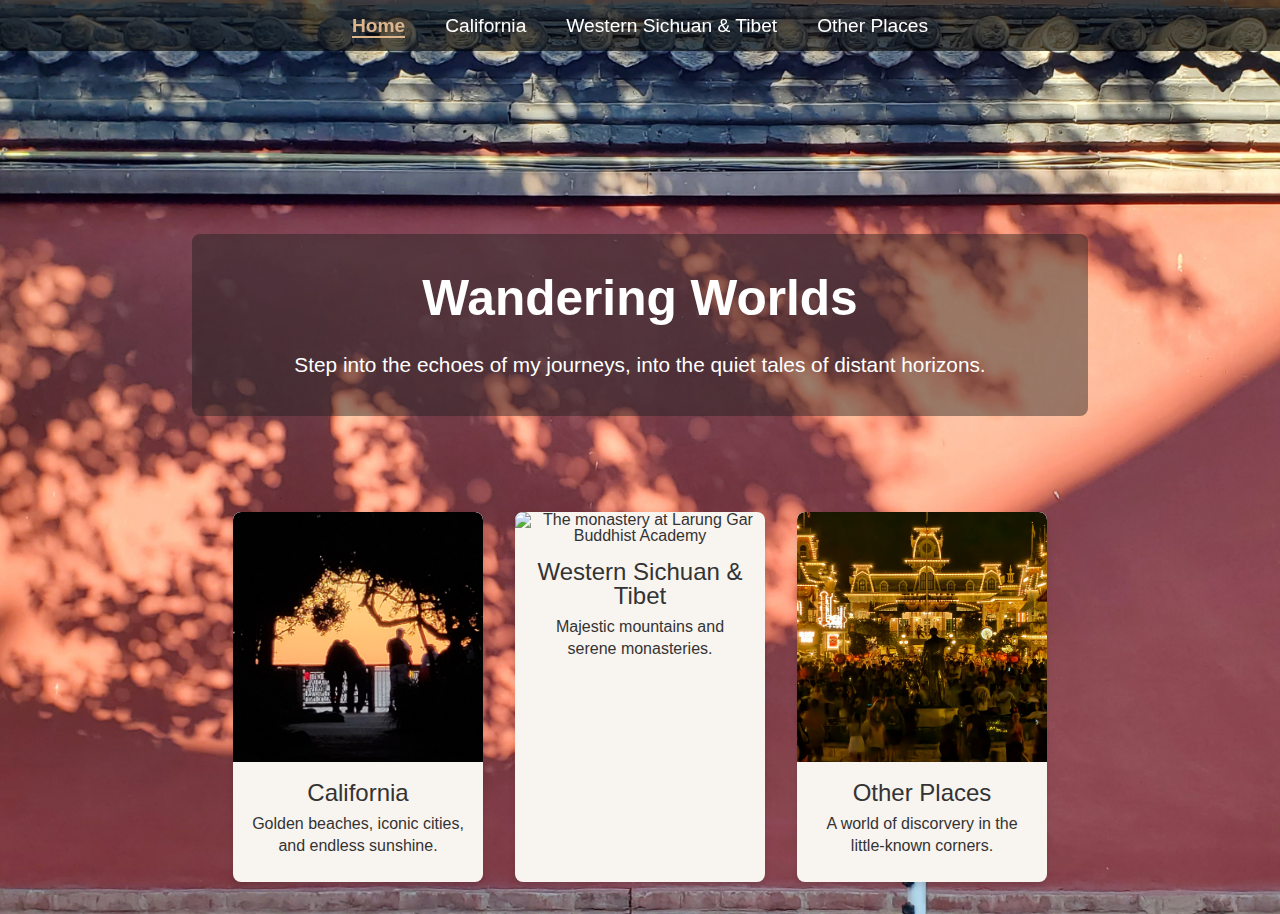
==== home.html @ 4b139cea "Add files via upload" ====
<!DOCTYPE html>
<html lang="en">
<head>
    <meta charset="UTF-8">
    <meta name="viewport" content="width=device-width, initial-scale=1.0">
    <title>Travel Gallery</title>
    <link rel="stylesheet" href="css/reset.css">
    <link rel="stylesheet" href="css/style.css">
</head>
<body id="homebody">
    <a href="#main">Skip to Main Content</a>
    <header>
        <nav>
            <ul>
                <li><a href="home.html" class="active">Home</a></li>
                <li><a href="california.html">California</a></li>
                <li><a href="western-sichuan-tibet.html">Western Sichuan & Tibet</a></li>
                <li><a href="other-places.html">Other Places</a></li>
            </ul>
        </nav>
    </header>
    <main id="main">
        <section>
            <div class="homeoverlay">
                <h1>Wandering Worlds</h1>
                <p>Step into the echoes of my journeys, into the quiet tales of distant horizons.</p>
            </div>
        </section>
        <section class="card-section">
            <div class="card">
                <a href="california.html">
                    <img src="./images/card_california.jpg" alt="A couple stands beside the railing at sunset">
                    <h2>California</h2>
                    <p>Golden beaches, iconic cities, and endless sunshine.</p>
                </a>
            </div>
            <div class="card">
                <a href="western-sichuan-tibet.html">
                    <img src="./images/card_chuanxi.jpg" alt="The monastery at Larung Gar Buddhist Academy">
                    <h2>Western Sichuan & Tibet</h2>
                    <p>Majestic mountains and serene monasteries.</p>
                </a>
            </div>
            <div class="card">
                <a href="other-places.html">
                    <img src="./images/card_other.jpg" alt="the night view of Orlando Disney World">
                    <h2>Other Places</h2>
                    <p>A world of discorvery in the little-known corners.</p>
                </a>
            </div>
        </section>

    </main>
</body>
</html>
---- css/style.css ----
* {
    margin: 0;
    padding: 0;
    box-sizing: border-box;
}

body {
    font-family: Arial, sans-serif;
    color: #ffffff;
    min-height: 100%;
    background-color: #f6f6f6;
}

#homebody {
    background: url('../images/redwall.jpg') no-repeat top center/cover;
}

a[href="#main"] {
    position: absolute;
    top: -100%;
    left: 0;
    background-color: #dcb58d;
    color: black;
    padding: 1rem;
    text-align: center;
    text-decoration: none;
    transition: top 0.3s ease;
    z-index: 101;
}

a[href="#main"]:focus {
    top: 0;
}

header {
    background: rgba(0, 0, 0, 0.63);
    padding: 1rem;
    position: fixed;
    width: 100%;
    z-index: 100;
}

header ul {
    list-style: none;
    display: flex;
    justify-content: center;
    gap: 2.5rem;
}

header a:hover {
    color: #dcb58d;
}

header a.active {
    font-weight: bold;
    color: #dcb58d;
    border-bottom: 2px solid #dcb58d;
}

main {
    padding-top: 5rem;
}

header a {
    text-decoration: none;
    color: #ffffff;
    font-size: 1.2rem;
}

.homeoverlay {
    display: flex;
    flex-direction: column;
    justify-content: center;
    align-items: center;
    text-align: center;
    background: rgba(30, 30, 30, 0.45);
    padding: 2.5rem;
    margin: auto;
    margin-top: 12%;
    margin-bottom: 3%;
    max-width: 70%;
    border-radius: 8px;
}

.homeoverlay h1 {
    font-size: 3.1rem;
    font-weight: bold;
    margin-bottom: 2rem;
}

.homeoverlay p {
     font-size: 1.3rem;
}

.card-section {
    display: flex;
    justify-content: center;
    gap: 2rem;
    padding: 2rem;
    margin-top: 4rem;
    align-items: stretch;
  }

.card {
    background: #f8f4f0;
    border-radius: 8px;
    box-shadow: 0 4px 6px rgba(0, 0, 0, 0.1);
    transition: transform 0.3s ease, box-shadow 0.3s ease;
    width: 250px; /* Card width */
    text-align: center;
    overflow: hidden;
}

.card a {
    text-decoration: none;
    color: #333;
}

.card img {
    width: 100%;
    height: 250px;
    object-fit: cover; /* Square cropping */
    border-top-left-radius: 8px;
    border-top-right-radius: 8px;
}

.card h2 {
    margin: 1rem 0 0.5rem;
    font-size: 1.5rem;
}

.card p {
    margin: 0 1rem 1.5rem;
    font-size: 1rem;
    line-height: 1.4;
}

.card:hover {
    transform: scale(1.05); /* Larger */
    box-shadow: 0 8px 12px #00000074;
    z-index: 10;
}


@media (max-width: 768px) {
    .homeoverlay h1 {
        font-size: 2.5rem;
    }
    .homeoverlay p {
        font-size: 1rem;
    }
}
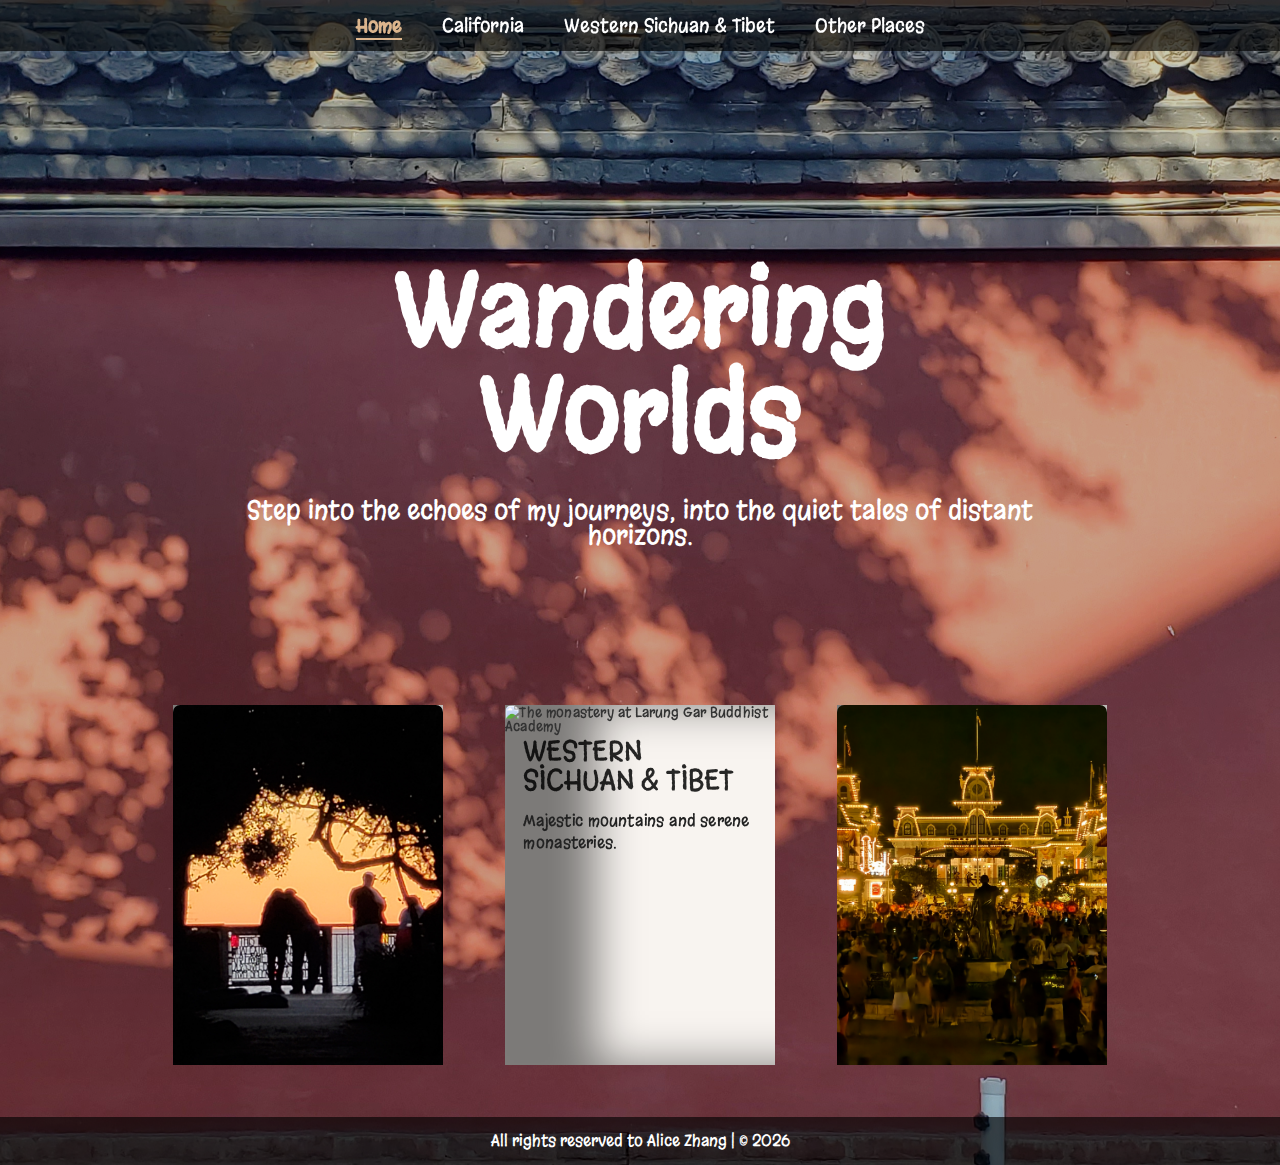
==== commit 5ea96f55: "Add files via upload" ====
--- a/home.html
+++ b/home.html
@@ -6,6 +6,9 @@
     <title>Travel Gallery</title>
     <link rel="stylesheet" href="css/reset.css">
     <link rel="stylesheet" href="css/style.css">
+    <link rel="preconnect" href="https://fonts.googleapis.com">
+    <link rel="preconnect" href="https://fonts.gstatic.com" crossorigin>
+    <link href="https://fonts.googleapis.com/css2?family=Margarine&family=Montserrat:ital,wght@0,100..900;1,100..900&display=swap" rel="stylesheet">
 </head>
 <body id="homebody">
     <a href="#main">Skip to Main Content</a>
@@ -29,27 +32,45 @@
         <section class="card-section">
             <div class="card">
                 <a href="california.html">
-                    <img src="./images/card_california.jpg" alt="A couple stands beside the railing at sunset">
-                    <h2>California</h2>
-                    <p>Golden beaches, iconic cities, and endless sunshine.</p>
+                    <div class="img-container">
+                        <img src="./images/card_california.jpg" alt="A couple stands beside the railing at sunset">
+                    </div>
+                    <div class="card-details">
+                        <h2>California</h2>
+                        <p>Golden beaches, iconic cities, and endless sunshine.</p>
+                    </div>
                 </a>
             </div>
             <div class="card">
                 <a href="western-sichuan-tibet.html">
-                    <img src="./images/card_chuanxi.jpg" alt="The monastery at Larung Gar Buddhist Academy">
-                    <h2>Western Sichuan & Tibet</h2>
-                    <p>Majestic mountains and serene monasteries.</p>
+                    <div class="img-container">
+                        <img src="./images/card_chuanxi.jpg" alt="The monastery at Larung Gar Buddhist Academy">
+                    </div>
+                    <div class="card-details">
+                        <h2>Western Sichuan & Tibet</h2>
+                        <p>Majestic mountains and serene monasteries.</p>
+                    </div>
                 </a>
             </div>
             <div class="card">
                 <a href="other-places.html">
-                    <img src="./images/card_other.jpg" alt="the night view of Orlando Disney World">
-                    <h2>Other Places</h2>
-                    <p>A world of discorvery in the little-known corners.</p>
+                    <div class="img-container">
+                        <img src="./images/card_other.jpg" alt="The night view of Orlando Disney World">
+                    </div>
+                    <div class="card-details">
+                        <h2>Other Places</h2>
+                        <p>A world of discovery in the little-known corners.</p>
+                    </div>
                 </a>
             </div>
         </section>
 
     </main>
+    <footer>
+        <p>All rights reserved to Alice Zhang | © <span id="year"></span></p>
+        <script>
+            document.getElementById("year").innerHTML = new Date().getFullYear();
+        </script>
+    </footer>
 </body>
 </html>--- a/css/style.css
+++ b/css/style.css
@@ -5,7 +5,7 @@
 }
 
 body {
-    font-family: Arial, sans-serif;
+    font-family: "Margarine", sans-serif;
     color: #ffffff;
     min-height: 100%;
     background-color: #f6f6f6;
@@ -13,6 +13,14 @@
 
 #homebody {
     background: url('../images/redwall.jpg') no-repeat top center/cover;
+    background-color: #00000036;
+    background-blend-mode: overlay;
+}
+
+#californiabody {
+    background: url('../images/joshua_tree.jpg') no-repeat top center/cover;
+    background-color: #00000036;
+    background-blend-mode: overlay;
 }
 
 a[href="#main"] {
@@ -58,7 +66,7 @@
 }
 
 main {
-    padding-top: 5rem;
+    padding-top: 4rem;
 }
 
 header a {
@@ -73,7 +81,7 @@
     justify-content: center;
     align-items: center;
     text-align: center;
-    background: rgba(30, 30, 30, 0.45);
+    /* background: rgba(30, 30, 30, 0.45); */
     padding: 2.5rem;
     margin: auto;
     margin-top: 12%;
@@ -83,13 +91,33 @@
 }
 
 .homeoverlay h1 {
-    font-size: 3.1rem;
+    font-size: 6.5rem;
     font-weight: bold;
     margin-bottom: 2rem;
 }
 
 .homeoverlay p {
-     font-size: 1.3rem;
+    font-size: 1.6rem;
+}
+
+.californiaoverlay {
+    display: flex;
+    flex-direction: column;
+    justify-content: center;
+    align-items: center;
+    text-align: center;
+    padding: 2.5rem;
+    margin: auto;
+    margin-top: 8%;
+    margin-bottom: 3%;
+    max-width: 70%;
+    border-radius: 8px;
+}
+
+.californiaoverlay h1 {
+    font-size: 6.5rem;
+    font-weight: bold;
+    margin-bottom: 2rem;
 }
 
 .card-section {
@@ -99,7 +127,7 @@
     padding: 2rem;
     margin-top: 4rem;
     align-items: stretch;
-  }
+}
 
 .card {
     background: #f8f4f0;
@@ -127,12 +155,14 @@
 .card h2 {
     margin: 1rem 0 0.5rem;
     font-size: 1.5rem;
+    color: #222222;
 }
 
 .card p {
     margin: 0 1rem 1.5rem;
     font-size: 1rem;
     line-height: 1.4;
+    color: #222222;
 }
 
 .card:hover {
@@ -141,12 +171,201 @@
     z-index: 10;
 }
 
-
-@media (max-width: 768px) {
-    .homeoverlay h1 {
-        font-size: 2.5rem;
-    }
-    .homeoverlay p {
-        font-size: 1rem;
-    }
+.gallery {
+    display: flex;
+    flex-wrap: wrap;
+    width: 100%;
+    overflow: hidden;
+    max-width: 80%;
+    margin: auto;
+}
+
+.gallery_set {
+    min-height: 100vh;
+    }
+
+.gallery_set {
+    flex: 0 0 100%;
+    justify-content: flex-end;
+    background: #c4a78c;
+    background: url('../images/joshua_tree.jpg') no-repeat top center/cover;
+    background-color: #00000021;
+    background-blend-mode: overlay;
+    border-right: 2px solid #333;
+    position: relative;
+}
+
+@media (min-width: 500px) {
+    .gallery_set {
+        flex: 0 0 50%;
+    }
+}
+
+@media (min-width: 992px) {
+    .gallery {
+        height: 100vh;
+    }
+    .gallery_set_one {
+        animation: 60s move_one ease alternate infinite 5s;
+        transform: translateY(2%);
+    }
+    .gallery_set_three {
+        animation: 70s move_one ease alternate infinite 6s;
+        transform: translateY(2%);
+    }
+    .gallery_set_two {
+        animation: 58s move_two ease alternate infinite 5s;
+        transform: translateY(-50%);
+    }
+    .gallery_set_four {
+        animation: 65s move_two ease alternate infinite 5.5s;
+        transform: translateY(-50%);
+    }
+    .gallery_set:hover {
+        animation-play-state: paused;
+    }
+    .gallery_set {
+        flex: 0 0 25%;
+    }
+}
+
+.photo {
+    position: relative;
+    text-align: right;
+    padding-bottom: 3rem;
+}
+
+.photo_image img {
+    width: 90%;
+    transform: translateX(30%);
+    transition: 1s cubic-bezier(0.19, 1, 0.22, 1) 0.2s;
+}
+
+.photo_name {
+    text-transform: uppercase;
+    font-size: 1.5rem;
+    letter-spacing: 0.1em;
+    color: transparent;
+    -webkit-text-stroke-width: 1px;
+    -webkit-text-stroke-color: white;
+    margin-top: -9%;
+    transition: 0.4s ease-in-out 0.4s;
+    position: relative;
+    width: 100%;
+}
+
+.photo:hover .photo_image img {
+    transform: translateX(0%);
+}
+
+.photo:hover .photo_name {
+    color: #fff;
+}
+
+@keyframes move_one {
+    0%, 90%, 100% {
+        transform: translateY(2%);
+    }
+    45% {
+        transform: translateY(-50%);
+    }
+}
+
+@keyframes move_two {
+    0%, 90%, 100% {
+        transform: translateY(-50%);
+    }
+    45% {
+        transform: translateY(5%);
+    }
+}
+
+@media (min-width: 992px) {
+    .card-section {
+        display: flex;
+        gap: 2rem;
+        padding-top: 2rem;
+        padding-bottom: 5rem;
+        justify-content: center;
+        align-items: center;
+    }
+
+    .card {
+        all: unset;
+        position: relative;
+        width: 300px;
+        height: 400px;
+        background: #f8f4f0;
+        transform-style: preserve-3d;
+        transform: perspective(2000px);
+        transition: 1s;
+        box-shadow: inset 100px 0 50px rgba(0, 0, 0, 0.5);
+        transform: scale(0.9);
+        margin-bottom: -3rem;
+    }
+
+    .card:hover {
+        z-index: 1111;
+        transform: perspective(2000px) rotate(-10deg);
+        box-shadow: inset 20px 0 50px rgba(0, 0, 0, 0.5);
+    }
+
+    .card .img-container {
+        position: absolute;
+        width: 100%;
+        height: 100%;
+        box-sizing: border-box;
+        transform-origin: left;
+        z-index: 1;
+        transition: 1s;
+    }
+
+    .card .img-container img {
+        position: absolute;
+        left: 0;
+        top: 0;
+        height: 100%;
+        width: 100%;
+        object-fit: cover;
+    }
+
+    .card:hover .img-container {
+        transform: rotateY(-135deg);
+    }
+
+    .card .card-details {
+        position: absolute;
+        left: 0;
+        top: 0;
+        box-sizing: border-box;
+        padding: 20px;
+        color: #000;
+    }
+
+    .card .card-details h2 {
+        margin: 0;
+        padding: 0.5em 0;
+        text-transform: uppercase;
+        font-size: 2em;
+        color: #000000d7;
+    }
+
+    .card .card-details p {
+        margin: 0;
+        padding: 0;
+        line-height: 25px;
+        font-size: 1.1em;
+    }
+}
+
+footer {
+    background: rgba(0, 0, 0, 0.63);
+    padding: 1rem;
+    width: 100%;
+    color: #ffffff;
+    text-align: center;
+    padding: 1rem;
+    position: relative;
+    bottom: 0;
+    width: 100%;
 }